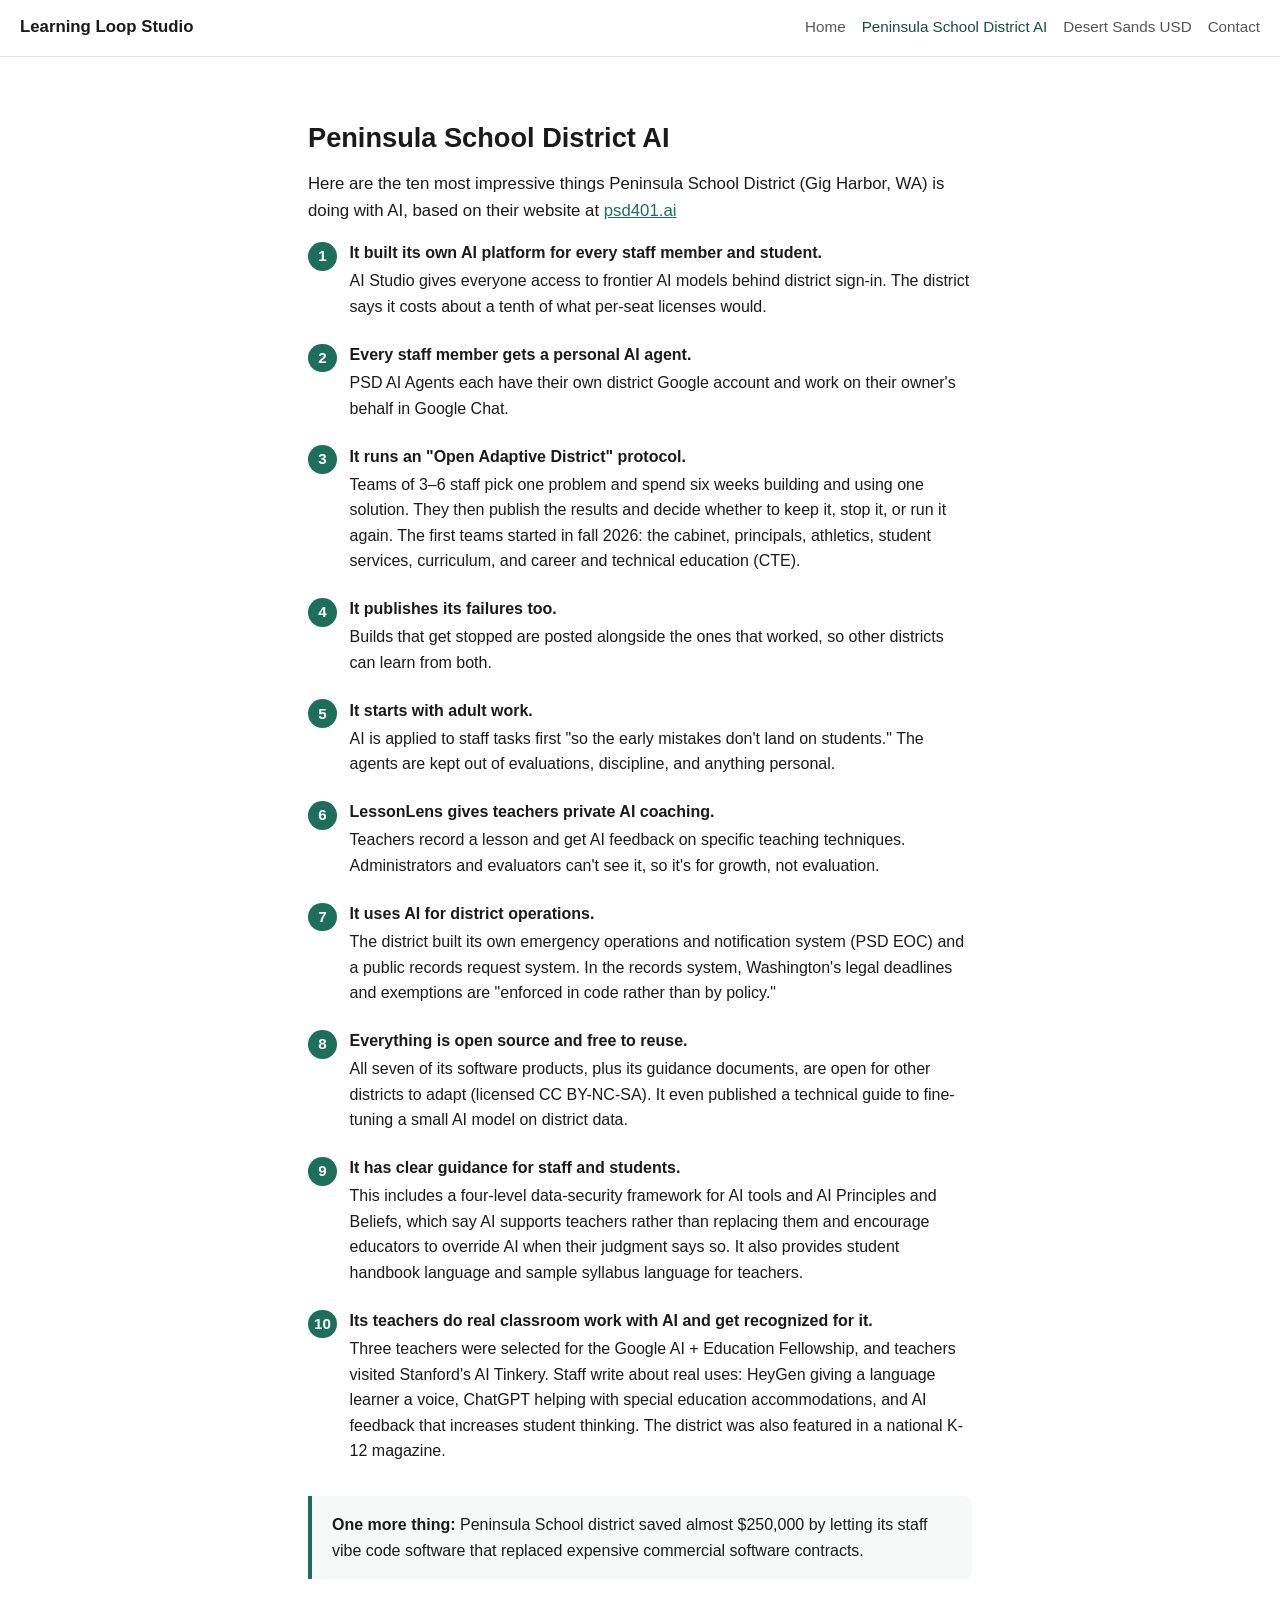
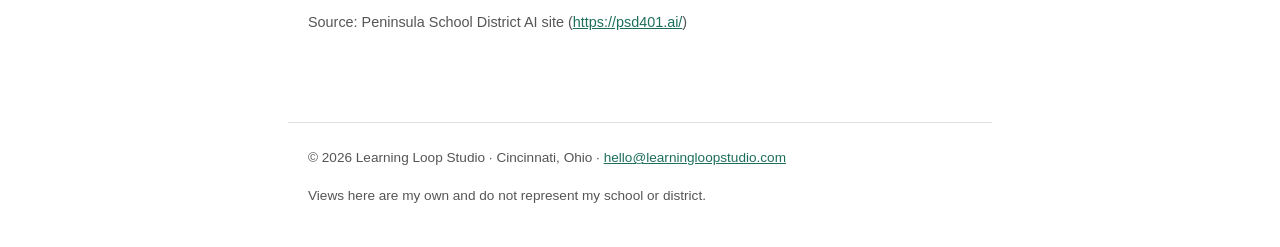
==== district-ai-benchmark/index.html @ cf9cae3d "Learning Loop Studio site: home, Peninsula School District AI, Desert Sands Unified" ====
<!DOCTYPE html>
<html lang="en">
<head>
<meta charset="utf-8">
<meta name="viewport" content="width=device-width, initial-scale=1">
<title>Peninsula School District AI - Learning Loop Studio</title>
<meta name="description" content="Ten impressive things Peninsula School District (Gig Harbor, WA) is doing with AI, based on psd401.ai.">
<link rel="stylesheet" href="/styles.css">
</head>
<body>

<header class="site-header">
  <a class="site-name" href="/">Learning Loop Studio</a>
  <nav class="site-nav" aria-label="Main">
    <a href="/">Home</a>
    <a href="/district-ai-benchmark/" aria-current="page">Peninsula School District AI</a>
    <a href="/desert-sands-unified/">Desert Sands USD</a>
    <a href="/#contact">Contact</a>
  </nav>
</header>

<main>

  <section id="peninsula-top-ten">
    <h1>Peninsula School District AI</h1>
    <p class="intro">Here are the ten most impressive things Peninsula School District (Gig Harbor, WA) is doing with AI, based on their website at <a href="https://psd401.ai/">psd401.ai</a></p>

    <ol class="impressive-list">
      <li>
        <strong>It built its own AI platform for every staff member and student.</strong>
        AI Studio gives everyone access to frontier AI models behind district sign-in. The district says it costs about a tenth of what per-seat licenses would.
      </li>
      <li>
        <strong>Every staff member gets a personal AI agent.</strong>
        PSD AI Agents each have their own district Google account and work on their owner's behalf in Google Chat.
      </li>
      <li>
        <strong>It runs an "Open Adaptive District" protocol.</strong>
        Teams of 3&ndash;6 staff pick one problem and spend six weeks building and using one solution. They then publish the results and decide whether to keep it, stop it, or run it again. The first teams started in fall 2026: the cabinet, principals, athletics, student services, curriculum, and career and technical education (CTE).
      </li>
      <li>
        <strong>It publishes its failures too.</strong>
        Builds that get stopped are posted alongside the ones that worked, so other districts can learn from both.
      </li>
      <li>
        <strong>It starts with adult work.</strong>
        AI is applied to staff tasks first "so the early mistakes don't land on students." The agents are kept out of evaluations, discipline, and anything personal.
      </li>
      <li>
        <strong>LessonLens gives teachers private AI coaching.</strong>
        Teachers record a lesson and get AI feedback on specific teaching techniques. Administrators and evaluators can't see it, so it's for growth, not evaluation.
      </li>
      <li>
        <strong>It uses AI for district operations.</strong>
        The district built its own emergency operations and notification system (PSD EOC) and a public records request system. In the records system, Washington's legal deadlines and exemptions are "enforced in code rather than by policy."
      </li>
      <li>
        <strong>Everything is open source and free to reuse.</strong>
        All seven of its software products, plus its guidance documents, are open for other districts to adapt (licensed CC BY-NC-SA). It even published a technical guide to fine-tuning a small AI model on district data.
      </li>
      <li>
        <strong>It has clear guidance for staff and students.</strong>
        This includes a four-level data-security framework for AI tools and AI Principles and Beliefs, which say AI supports teachers rather than replacing them and encourage educators to override AI when their judgment says so. It also provides student handbook language and sample syllabus language for teachers.
      </li>
      <li>
        <strong>Its teachers do real classroom work with AI and get recognized for it.</strong>
        Three teachers were selected for the Google AI + Education Fellowship, and teachers visited Stanford's AI Tinkery. Staff write about real uses: HeyGen giving a language learner a voice, ChatGPT helping with special education accommodations, and AI feedback that increases student thinking. The district was also featured in a national K-12 magazine.
      </li>
    </ol>

    <div class="bonus">
      <p><strong>One more thing:</strong> Peninsula School district saved almost $250,000 by letting its staff vibe code software that replaced expensive commercial software contracts.</p>
    </div>

    <p class="source-line">Source: Peninsula School District AI site (<a href="https://psd401.ai/">https://psd401.ai/</a>)</p>
  </section>

</main>

<footer class="site-footer">
  <p>&copy; 2026 Learning Loop Studio &middot; Cincinnati, Ohio &middot; <a href="mailto:hello@learningloopstudio.com">hello@learningloopstudio.com</a></p>
  <p>Views here are my own and do not represent my school or district.</p>
</footer>

</body>
</html>
---- styles.css ----
/* Learning Loop Studio - prototype stylesheet
   One accent color, system font stack, mobile-first, white background. */
:root {
  --accent: #1d6f5c;
  --accent-dark: #14503f;
  --text: #1a1a1a;
  --muted: #555;
  --line: #e2e2e2;
  --card-bg: #f7f9f8;
}
* { box-sizing: border-box; }
body {
  margin: 0;
  font-family: -apple-system, BlinkMacSystemFont, "Segoe UI", Roboto, Helvetica, Arial, sans-serif;
  color: var(--text);
  background: #fff;
  line-height: 1.6;
}
a { color: var(--accent); }
a:hover { color: var(--accent-dark); }

.site-header {
  border-bottom: 1px solid var(--line);
  padding: 0.9rem 1.25rem;
  display: flex;
  flex-wrap: wrap;
  align-items: baseline;
  gap: 0.25rem 1rem;
}
.site-name {
  font-weight: 700;
  font-size: 1.05rem;
  color: var(--text);
  text-decoration: none;
  margin-right: auto;
}
.site-nav a {
  color: var(--muted);
  text-decoration: none;
  margin-left: 1rem;
  font-size: 0.95rem;
}
.site-nav a:hover, .site-nav a[aria-current="page"] { color: var(--accent-dark); }

main {
  max-width: 44rem;
  margin: 0 auto;
  padding: 1.5rem 1.25rem 3rem;
}
section { margin: 2.5rem 0; }
h1 { font-size: 1.7rem; line-height: 1.25; margin: 0 0 1rem; }
h2 { font-size: 1.25rem; margin: 0 0 0.75rem; }
p { margin: 0 0 1rem; }

.cards {
  display: grid;
  gap: 1rem;
  grid-template-columns: 1fr;
}
@media (min-width: 640px) {
  .cards { grid-template-columns: repeat(3, 1fr); }
}
.card {
  background: var(--card-bg);
  border: 1px solid var(--line);
  border-radius: 8px;
  padding: 1rem;
}
.card h3 { margin: 0 0 0.4rem; font-size: 1rem; }
.card p { margin: 0; font-size: 0.95rem; color: var(--muted); }

.featured {
  border-left: 4px solid var(--accent);
  background: var(--card-bg);
  padding: 1rem 1.25rem;
  border-radius: 0 8px 8px 0;
}

form { display: grid; gap: 0.9rem; }
label { font-weight: 600; font-size: 0.95rem; display: block; margin-bottom: 0.25rem; }
input[type="text"], input[type="email"], select, textarea {
  width: 100%;
  padding: 0.55rem 0.6rem;
  border: 1px solid #bbb;
  border-radius: 6px;
  font: inherit;
}
textarea { min-height: 8rem; }
.checkbox-row { display: flex; gap: 0.5rem; align-items: flex-start; }
.checkbox-row label { font-weight: 400; margin: 0; }
.privacy-note { font-size: 0.85rem; color: var(--muted); }
button[type="submit"] {
  background: var(--accent);
  color: #fff;
  border: 0;
  border-radius: 6px;
  padding: 0.7rem 1.4rem;
  font: inherit;
  font-weight: 600;
  cursor: pointer;
  justify-self: start;
}
button[type="submit"]:hover { background: var(--accent-dark); }

.site-footer {
  border-top: 1px solid var(--line);
  padding: 1.5rem 1.25rem;
  font-size: 0.85rem;
  color: var(--muted);
  max-width: 44rem;
  margin: 0 auto;
}
button[type="submit"]:disabled {
  background: #9db8b0;
  cursor: not-allowed;
}

/* Benchmark page */
.byline { color: var(--muted); font-size: 0.9rem; margin-top: -0.5rem; }
.muted { color: var(--muted); font-size: 0.9rem; }
.table-wrap { overflow-x: auto; margin: 1rem 0; }
table {
  border-collapse: collapse;
  width: 100%;
  font-size: 0.92rem;
}
th, td {
  border: 1px solid var(--line);
  padding: 0.5rem 0.65rem;
  text-align: left;
  vertical-align: top;
}
thead th { background: #f3f6f5; font-weight: 600; }
tbody tr:nth-child(even) { background: #fafbfa; }
main section { margin-bottom: 2.5rem; }

table.comparison { font-size: 0.8rem; table-layout: fixed; }
table.comparison th, table.comparison td { padding: 0.35rem 0.45rem; overflow-wrap: break-word; }

@media (max-width: 720px) {
  table.comparison { table-layout: auto; width: 860px; font-size: 0.85rem; }
}

.site-nav { display: flex; flex-wrap: wrap; }
.site-nav a { white-space: nowrap; }

/* Peninsula top-ten page */
.intro { font-size: 1.05rem; }
.impressive-list { padding-left: 0; list-style: none; counter-reset: item; }
.impressive-list li {
  counter-increment: item;
  margin-bottom: 1.4rem;
  padding-left: 2.6rem;
  position: relative;
}
.impressive-list li::before {
  content: counter(item);
  position: absolute;
  left: 0;
  top: 0.1rem;
  width: 1.8rem;
  height: 1.8rem;
  border-radius: 50%;
  background: var(--accent);
  color: #fff;
  font-weight: 700;
  font-size: 0.95rem;
  display: flex;
  align-items: center;
  justify-content: center;
}
.impressive-list strong { display: block; margin-bottom: 0.15rem; }
.bonus {
  border-left: 4px solid var(--accent);
  background: var(--card-bg);
  padding: 1rem 1.25rem;
  border-radius: 0 8px 8px 0;
  margin: 2rem 0;
}
.bonus p { margin: 0; }
.source-line { color: var(--muted); font-size: 0.9rem; }

.page-capture { margin: 1rem 0; }
.page-capture img {
  width: 100%;
  max-width: 44rem;
  border: 1px solid var(--line);
  border-radius: 8px;
  display: block;
}
.page-capture figcaption { color: var(--muted); font-size: 0.85rem; margin-top: 0.4rem; }
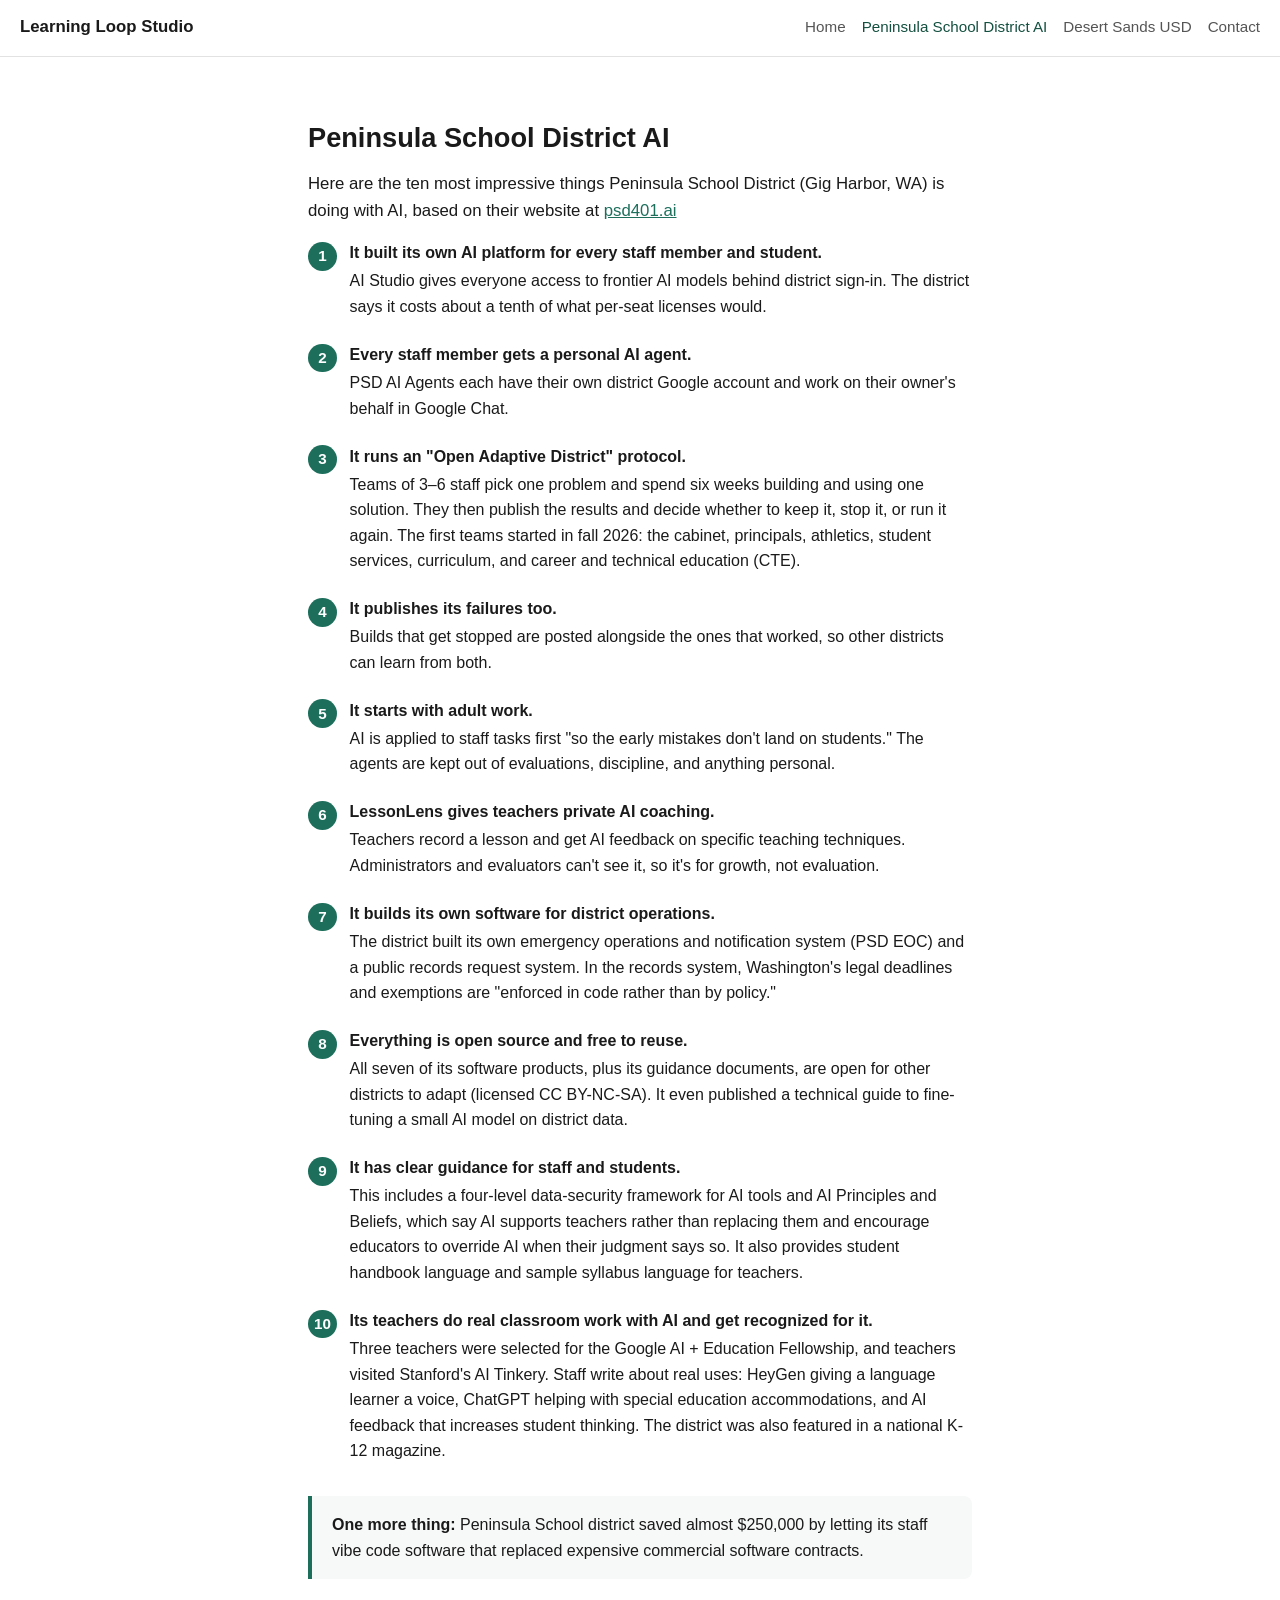
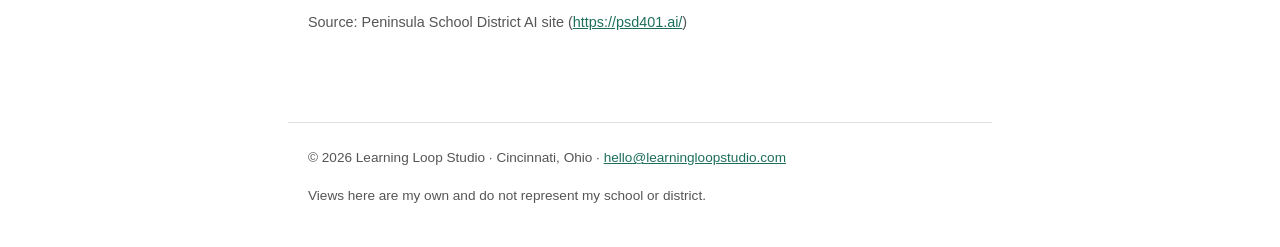
==== commit c6282d9e: "Peninsula item 7: describe operations software without AI label (approved)" ====
--- a/district-ai-benchmark/index.html
+++ b/district-ai-benchmark/index.html
@@ -51,7 +51,7 @@
         Teachers record a lesson and get AI feedback on specific teaching techniques. Administrators and evaluators can't see it, so it's for growth, not evaluation.
       </li>
       <li>
-        <strong>It uses AI for district operations.</strong>
+        <strong>It builds its own software for district operations.</strong>
         The district built its own emergency operations and notification system (PSD EOC) and a public records request system. In the records system, Washington's legal deadlines and exemptions are "enforced in code rather than by policy."
       </li>
       <li>
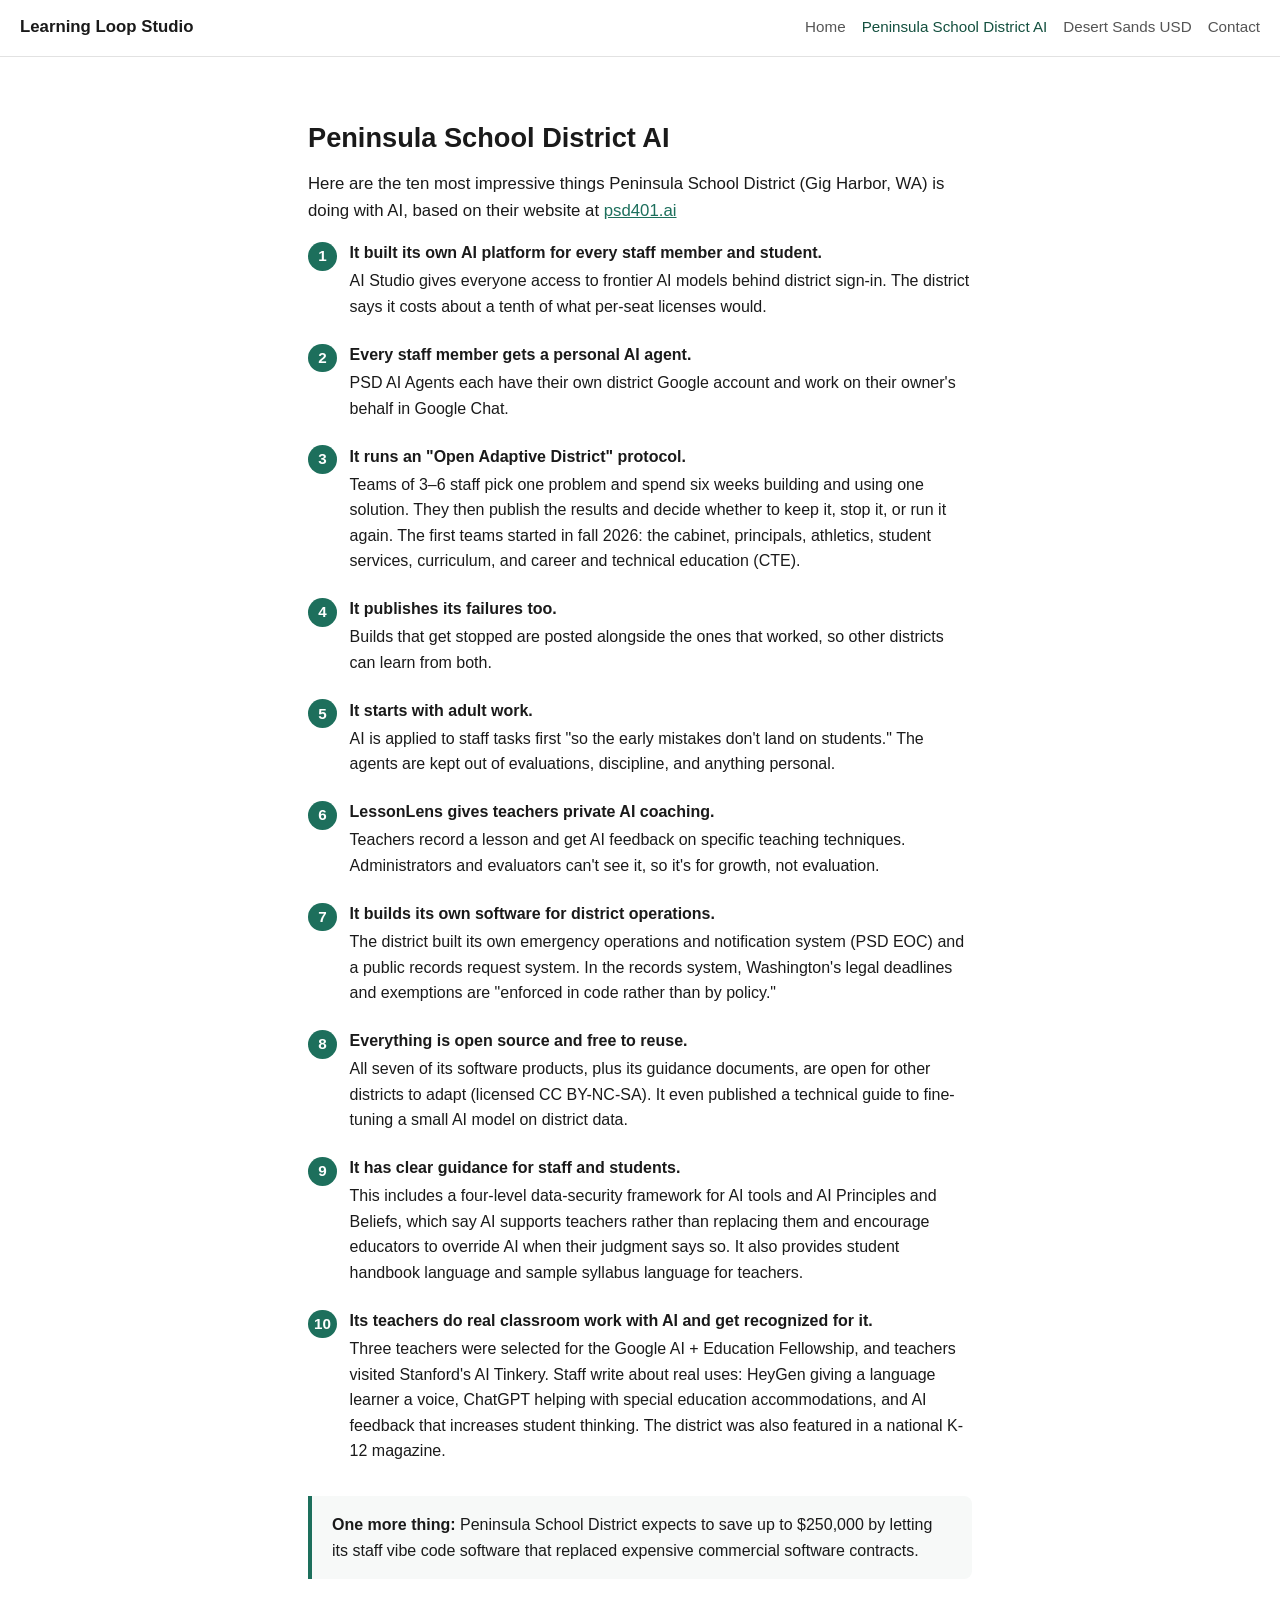
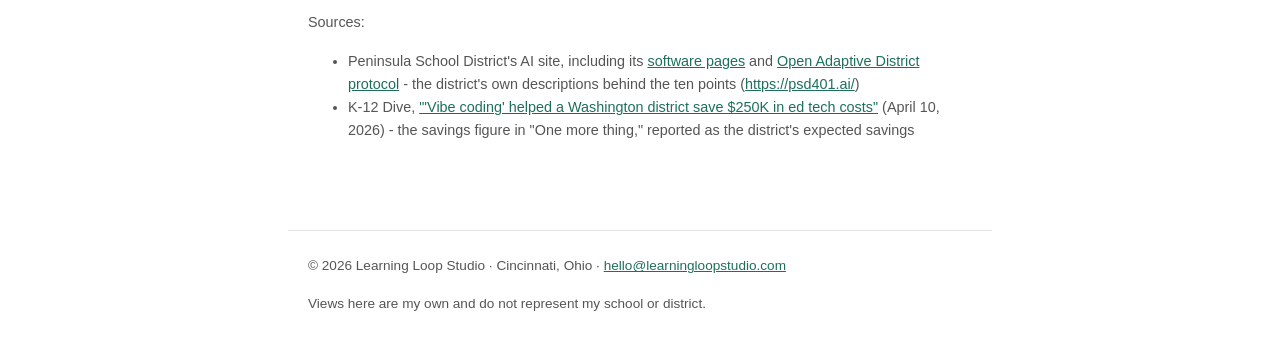
==== commit e286dfcf: "Peninsula: expected-savings wording + sources block (Bruce approved)" ====
--- a/district-ai-benchmark/index.html
+++ b/district-ai-benchmark/index.html
@@ -69,10 +69,16 @@
     </ol>
 
     <div class="bonus">
-      <p><strong>One more thing:</strong> Peninsula School district saved almost $250,000 by letting its staff vibe code software that replaced expensive commercial software contracts.</p>
+      <p><strong>One more thing:</strong> Peninsula School District expects to save up to $250,000 by letting its staff vibe code software that replaced expensive commercial software contracts.</p>
     </div>
 
-    <p class="source-line">Source: Peninsula School District AI site (<a href="https://psd401.ai/">https://psd401.ai/</a>)</p>
+    <div class="source-line">
+      <p>Sources:</p>
+      <ul>
+        <li>Peninsula School District's AI site, including its <a href="https://psd401.ai/software">software pages</a> and <a href="https://psd401.ai/open-adaptive-district/start-here">Open Adaptive District protocol</a> - the district's own descriptions behind the ten points (<a href="https://psd401.ai/">https://psd401.ai/</a>)</li>
+        <li>K-12 Dive, <a href="https://www.k12dive.com/news/vibe-coding-helped-a-washington-district-save-250k-in-ed-tech-costs/816993/">"'Vibe coding' helped a Washington district save $250K in ed tech costs"</a> (April 10, 2026) - the savings figure in "One more thing," reported as the district's expected savings</li>
+      </ul>
+    </div>
   </section>
 
 </main>
